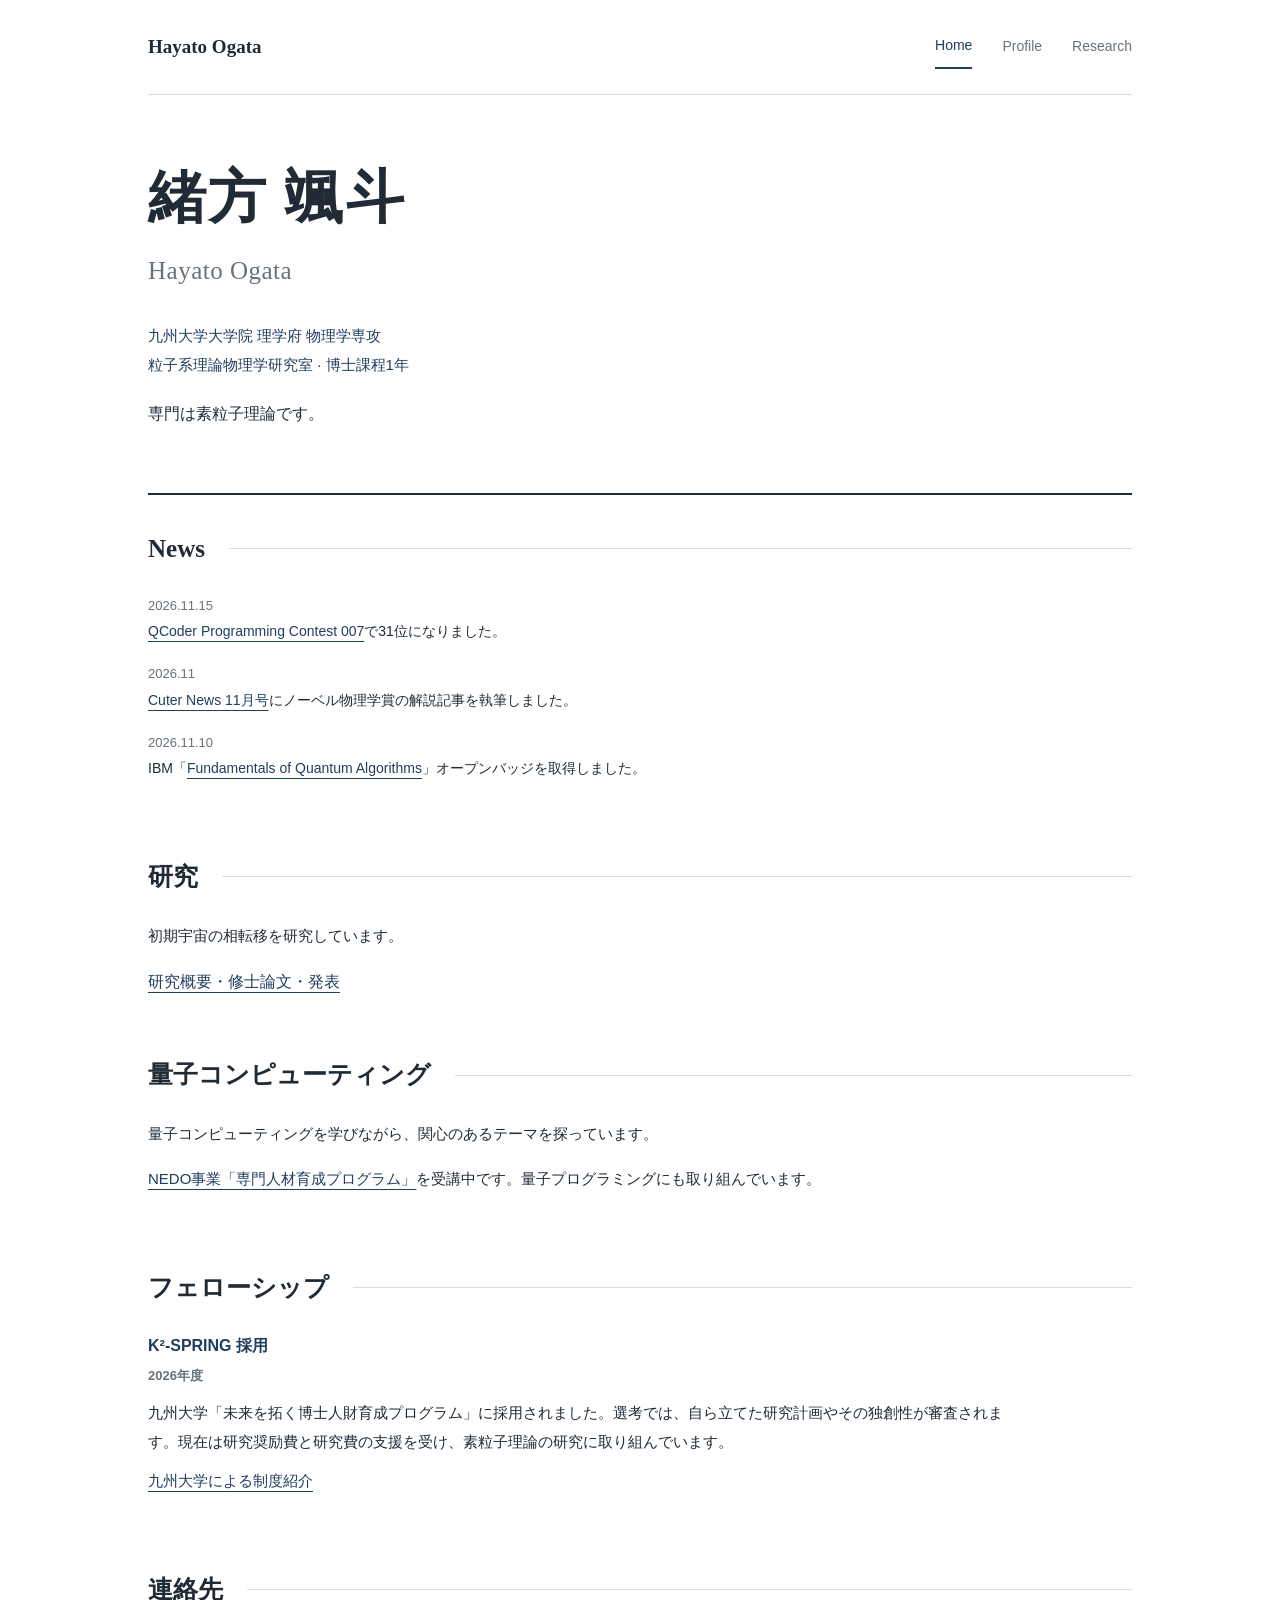
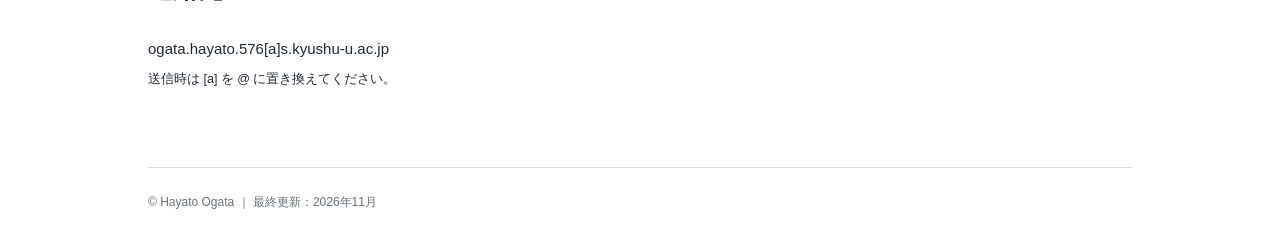
==== index.html @ 42b5342f "Polish wording and mobile reading in index.html" ====
<!doctype html>
<html lang="ja">
<head>
<meta charset="utf-8">
<meta name="viewport" content="width=device-width, initial-scale=1">
<meta name="description" content="緒方颯斗（Hayato Ogata）。九州大学大学院で素粒子理論を研究する博士課程学生。量子コンピューティングの基礎を学んでいます。">
<title>Home | 緒方颯斗 · Hayato Ogata</title>
<link rel="stylesheet" href="site.css?v=20261118b">
</head>
<body>
<div class="wrap">
<header>
<a class="brand" href="index.html?v=20261107a">Hayato Ogata</a>
<nav aria-label="メインナビゲーション">
<a href="index.html?v=20261107a" aria-current="page">Home</a>
<a href="profile.html?v=20261107a">Profile</a>
<a href="research.html?v=20261107a">Research</a>
</nav>
</header>
<main>
<section class="hero">

<h1>緒方 颯斗</h1>
<p class="roman">Hayato Ogata</p>
<p class="intro">九州大学大学院 理学府 物理学専攻<br>粒子系理論物理学研究室 · 博士課程1年</p>
<p class="lead">専門は素粒子理論です。</p>

</section>
<section class="section" id="news">
<h2>News</h2>
<div>
<ul class="source-links">
<li><time datetime="2026-11-15">2026.11.15</time><a href="https://www.qcoder.jp/ja/contests/QPC007/standings?user=hayatoku">QCoder Programming Contest 007</a>で31位になりました。</li>
<li><time datetime="2026-11">2026.11</time><a href="https://guides.lib.kyushu-u.ac.jp/ld.php?content_id=53203062">Cuter News 11月号</a>にノーベル物理学賞の解説記事を執筆しました。</li>
<li><time datetime="2026-11-10">2026.11.10</time>IBM「<a href="https://www.credly.com/users/hayato-ogata.1ca0130d">Fundamentals of Quantum Algorithms</a>」オープンバッジを取得しました。</li>
</ul>
</div>
</section>
<section class="section" id="research">
<h2>研究
</h2>
<div>
<p>初期宇宙の相転移を研究しています。</p>
<a href="research.html?v=20261107a">研究概要・修士論文・発表</a>
</div>
</section>
<section class="section" id="quantum">
<h2>量子コンピューティング
</h2>
<div>
<p>量子コンピューティングを学びながら、関心のあるテーマを探っています。</p>
<p><a href="https://www.quemix.com/nedopost5g/program1">NEDO事業「専門人材育成プログラム」</a>を受講中です。量子プログラミングにも取り組んでいます。</p>
</div>
</section>
<section class="section" id="support">
<h2>フェローシップ
</h2>
<div>
<div class="spring">
<h3>K²-SPRING 採用<span class="meta">2026年度</span>
</h3>
<p>九州大学「未来を拓く博士人財育成プログラム」に採用されました。選考では、自ら立てた研究計画やその独創性が審査されます。現在は研究奨励費と研究費の支援を受け、素粒子理論の研究に取り組んでいます。</p>
<p><a href="https://eng.kyushu-u.ac.jp/programs/program-k2spring/">九州大学による制度紹介</a></p>
</div>
</div>
</section>
<section class="section" id="contact">
<h2>連絡先</h2>
<div><p>ogata.hayato.576[a]s.kyushu-u.ac.jp<br><small>送信時は [a] を @ に置き換えてください。</small></p></div>
</section>
</main>
<footer>
© Hayato Ogata <span>｜ 最終更新：2026年11月</span>
</footer>
</div>
</body>
</html>
---- site.css ----
:root{color-scheme:light;--ink:#202b36;--muted:#69727a;--line:#d8dde1;--accent:#203e60;--serif:Georgia,"Times New Roman","Yu Mincho","Hiragino Mincho ProN",serif}*{box-sizing:border-box}html{scroll-behavior:smooth;scroll-padding-top:24px}body{margin:0;background:#fff;color:var(--ink);font-family:-apple-system,BlinkMacSystemFont,"Hiragino Kaku Gothic ProN","Yu Gothic",sans-serif;line-height:1.95;overflow-wrap:anywhere}.wrap{max-width:1080px;margin:auto;padding:0 48px}a{color:var(--accent);text-underline-offset:5px;text-decoration-thickness:1px}a:hover{color:#43698c}a:focus-visible,summary:focus-visible{outline:2px solid var(--accent);outline-offset:5px}header{display:flex;justify-content:space-between;align-items:center;gap:24px;padding:25px 0;border-bottom:1px solid var(--line)}.brand{font-family:var(--serif);font-weight:700;text-decoration:none;font-size:19px;color:var(--ink)}nav{display:flex;gap:30px}nav a{font-size:14px;text-decoration:none;padding:5px 0;color:var(--muted)}nav a[aria-current=page]{border-bottom:2px solid var(--accent);color:var(--accent)}.hero{padding:64px 0 48px;border-bottom:2px solid var(--ink)}h1{font-family:var(--serif);font-size:58px;font-weight:600;line-height:1.35;margin:0 0 10px;letter-spacing:.04em}.roman{font-family:var(--serif);font-size:25px;color:var(--muted);letter-spacing:.02em}.intro{font-size:15px;margin-top:25px;color:var(--accent)}.lead{font-size:16px;margin-top:18px;max-width:690px}.hero-links{display:flex;flex-wrap:wrap;gap:12px;margin-top:28px}.button{display:inline-block;padding:8px 20px;border:1px solid var(--line);text-decoration:none;font-size:14px;background:#fff}.button.primary{background:var(--accent);color:white;border-color:var(--accent)}.button:hover{border-color:var(--accent)}p{margin:0 0 16px}.section{padding:34px 0 24px}.section>h2{display:flex;align-items:center;gap:24px;margin-bottom:24px}.section>h2:after{content:"";height:1px;background:var(--line);flex:1;min-width:20px}h2{font-family:var(--serif);font-size:25px;line-height:1.6;font-weight:600;margin:0}h3{font-size:16px;line-height:1.8;font-weight:600;margin:0 0 10px}.section>div{max-width:860px}.section p{font-size:15px}.records{list-style:none;padding:0;margin:0}.records li{margin-bottom:22px}.records strong{font-size:15px;font-weight:500}.meta,.inline-meta{color:var(--muted);font-size:13px}.meta{display:block;margin:4px 0}.spring h3,.spring>strong{font-weight:600;color:var(--accent)}.spring p{margin:10px 0 0}.spring{margin-bottom:16px}.subheading{margin-top:30px}article+article{margin-top:28px}.awards{padding-left:1.2em}.awards li{margin-bottom:10px}.source-links{list-style:none;padding:0;margin:18px 0 0;font-size:14px}.source-links li{margin:8px 0}.course{border-left:3px solid var(--accent);padding:2px 0 2px 20px;margin:24px 0}.course p{margin-bottom:10px}.status{font-size:12px;color:var(--accent);font-weight:500;margin-left:12px;white-space:nowrap}.page-intro{padding:46px 0 28px;border-bottom:2px solid var(--ink)}.page-intro h1{font-size:44px;letter-spacing:0}.page-intro p{color:var(--muted);font-size:14px}footer{border-top:1px solid var(--line);padding:23px 0 32px;font-size:12px;color:var(--muted)}main{padding-bottom:35px}@media(max-width:640px){.wrap{padding:0 23px}header{gap:16px;flex-wrap:wrap;padding:20px 0}.brand{font-size:18px}nav{gap:22px}nav a{font-size:13px}.hero{padding:40px 0 32px}h1{font-size:42px}.roman{font-size:22px}.intro,.lead{font-size:14px}.hero-links{margin-top:23px}.section{padding:27px 0 16px}.section>h2{font-size:22px;gap:16px;margin-bottom:18px}.section p,.records strong{font-size:14px}.page-intro{padding:34px 0 22px}.page-intro h1{font-size:36px}.course{padding-left:16px}.status{display:block;margin-left:0}.wide-only{display:none}}@media(prefers-reduced-motion:reduce){html{scroll-behavior:auto}}
/* Keep news dates distinct and navigation easy to tap. */
#news time {
  display: block;
  color: var(--muted);
  font-size: 13px;
}
#news li {
  margin-bottom: 16px;
}
nav a {
  display: inline-flex;
  align-items: center;
  min-height: 44px;
}
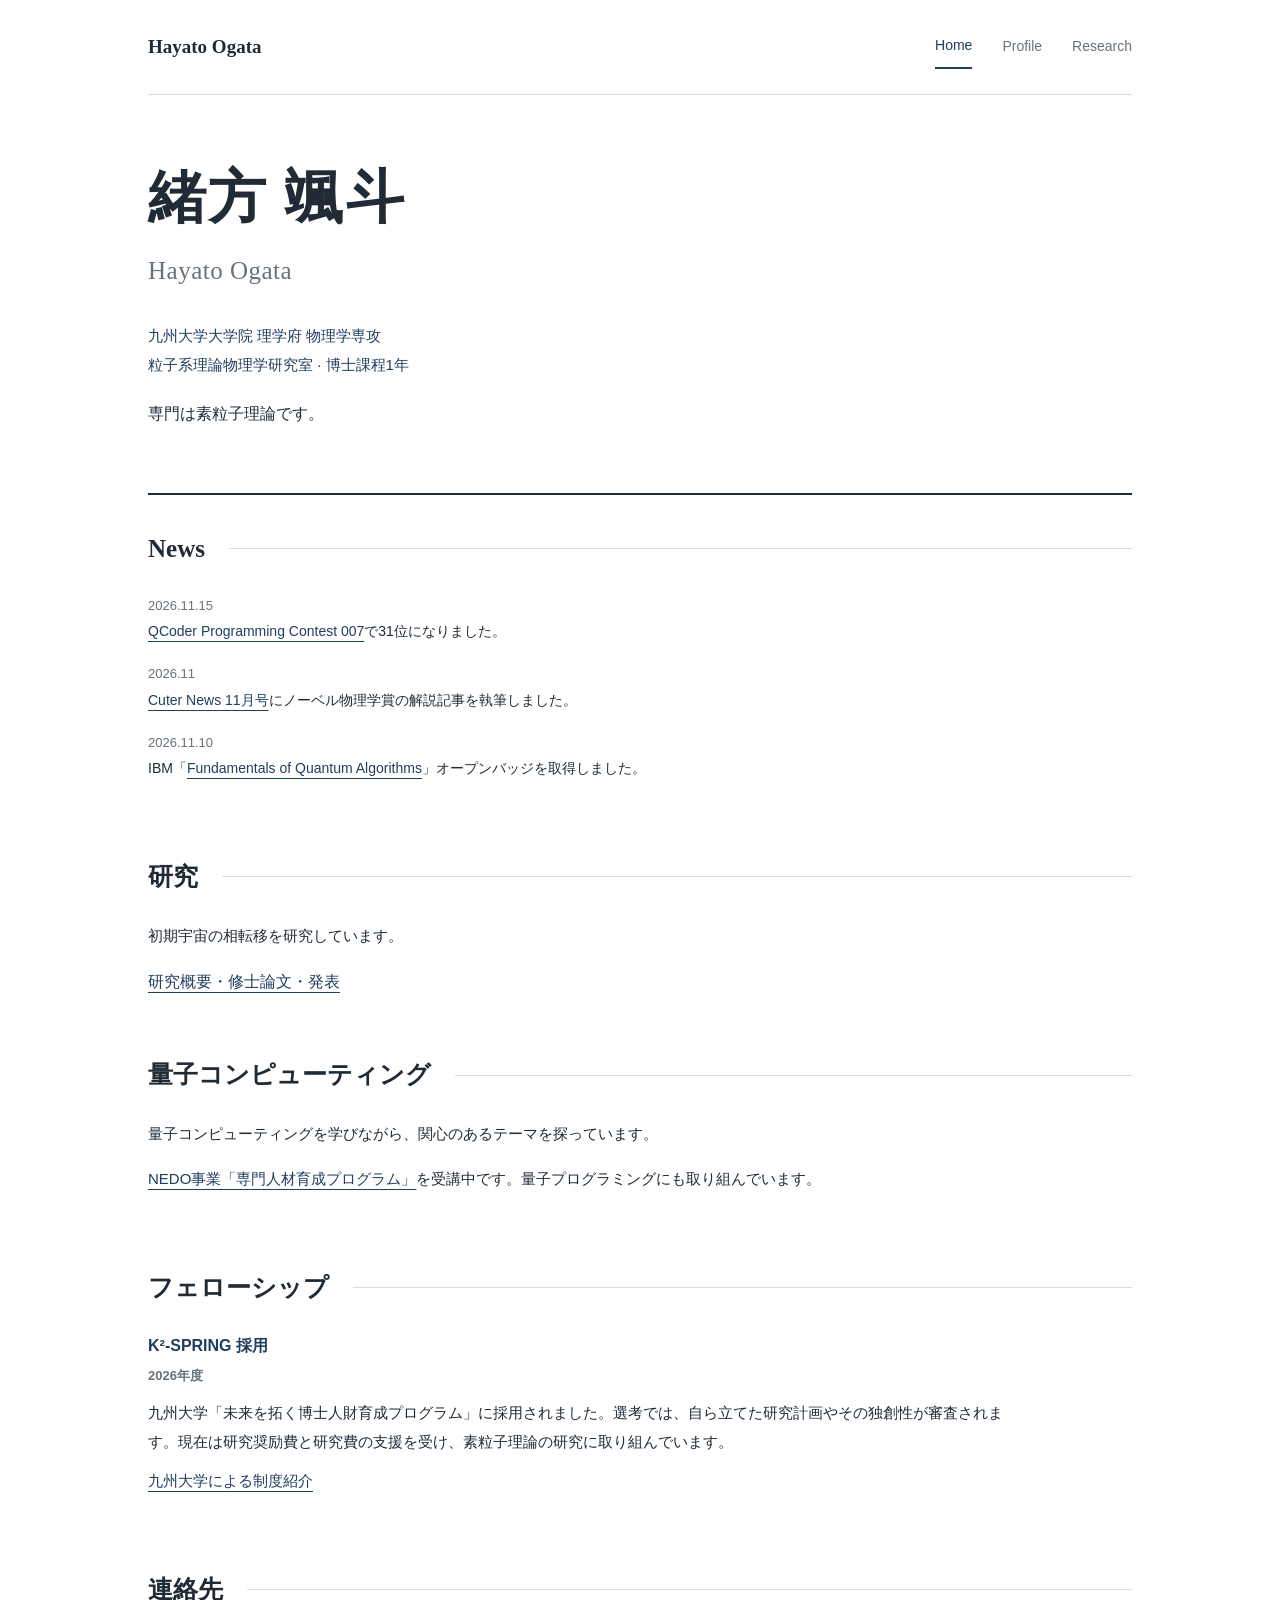
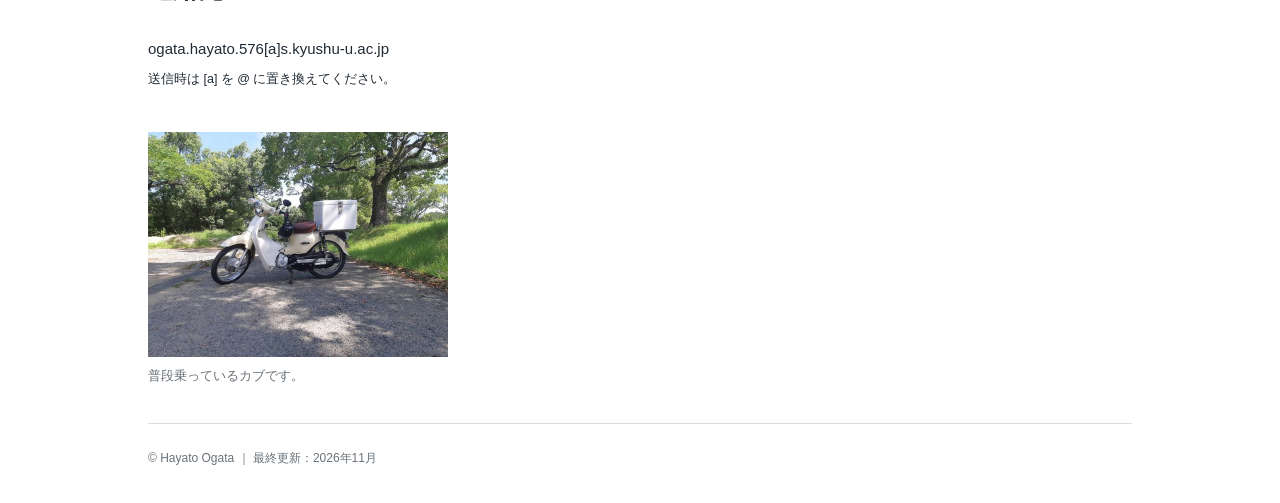
==== commit 7ab34195: "Add Cub photo below contact details on Home" ====
--- a/index.html
+++ b/index.html
@@ -68,6 +68,10 @@
 <h2>連絡先</h2>
 <div><p>ogata.hayato.576[a]s.kyushu-u.ac.jp<br><small>送信時は [a] を @ に置き換えてください。</small></p></div>
 </section>
+<figure id="cub-photo" style="margin: 0; width: 300px; max-width: 100%;">
+<img src="cub.jpg" alt="木陰に停めた白いカブ" width="600" height="450" loading="lazy" style="display: block; width: 100%; height: auto;">
+<figcaption style="margin-top: 6px; color: var(--muted); font-size: 13px;">普段乗っているカブです。</figcaption>
+</figure>
 </main>
 <footer>
 © Hayato Ogata <span>｜ 最終更新：2026年11月</span>
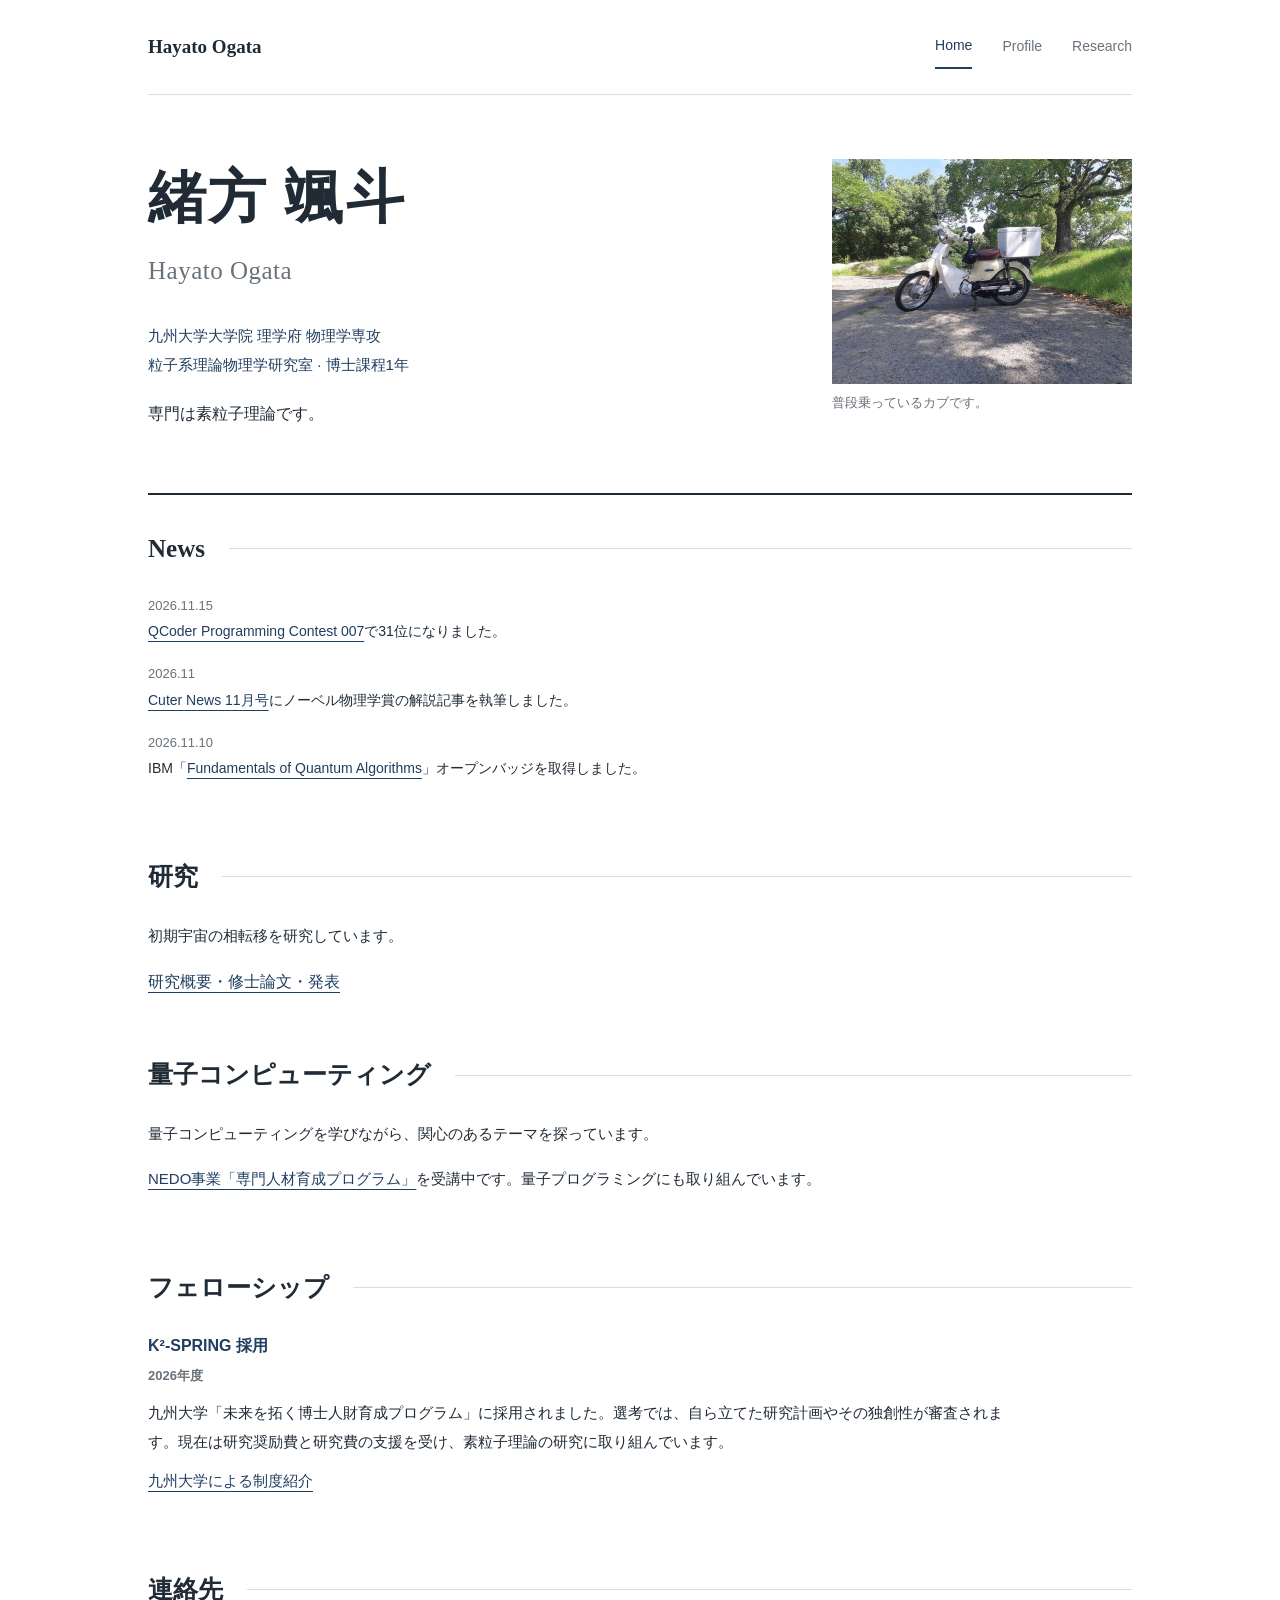
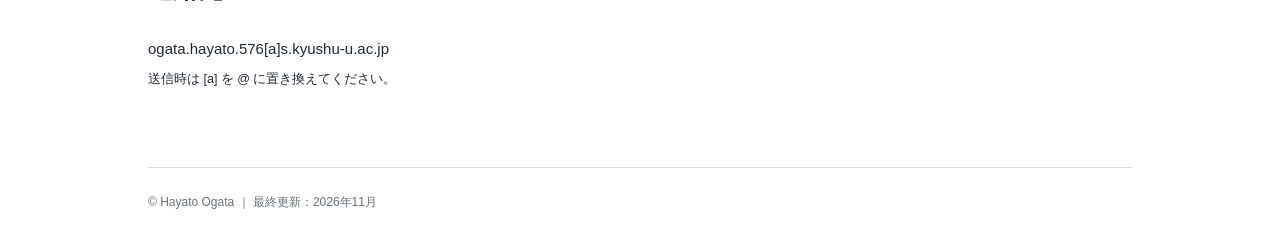
==== commit 47d55a50: "Move Cub photo beside the Home introduction" ====
--- a/index.html
+++ b/index.html
@@ -18,13 +18,17 @@
 </nav>
 </header>
 <main>
-<section class="hero">
-
+<section class="hero" style="display: flex; flex-wrap: wrap; justify-content: space-between; align-items: flex-start; gap: 24px 32px;">
+<div style="flex: 1 1 360px; min-width: 0;">
 <h1>緒方 颯斗</h1>
 <p class="roman">Hayato Ogata</p>
 <p class="intro">九州大学大学院 理学府 物理学専攻<br>粒子系理論物理学研究室 · 博士課程1年</p>
 <p class="lead">専門は素粒子理論です。</p>
-
+</div>
+<figure id="cub-photo" style="margin: 0; width: 300px; max-width: 100%;">
+<img src="cub.jpg" alt="木陰に停めた白いカブ" width="600" height="450" style="display: block; width: 100%; height: auto;">
+<figcaption style="margin-top: 6px; color: var(--muted); font-size: 13px;">普段乗っているカブです。</figcaption>
+</figure>
 </section>
 <section class="section" id="news">
 <h2>News</h2>
@@ -68,10 +72,6 @@
 <h2>連絡先</h2>
 <div><p>ogata.hayato.576[a]s.kyushu-u.ac.jp<br><small>送信時は [a] を @ に置き換えてください。</small></p></div>
 </section>
-<figure id="cub-photo" style="margin: 0; width: 300px; max-width: 100%;">
-<img src="cub.jpg" alt="木陰に停めた白いカブ" width="600" height="450" loading="lazy" style="display: block; width: 100%; height: auto;">
-<figcaption style="margin-top: 6px; color: var(--muted); font-size: 13px;">普段乗っているカブです。</figcaption>
-</figure>
 </main>
 <footer>
 © Hayato Ogata <span>｜ 最終更新：2026年11月</span>
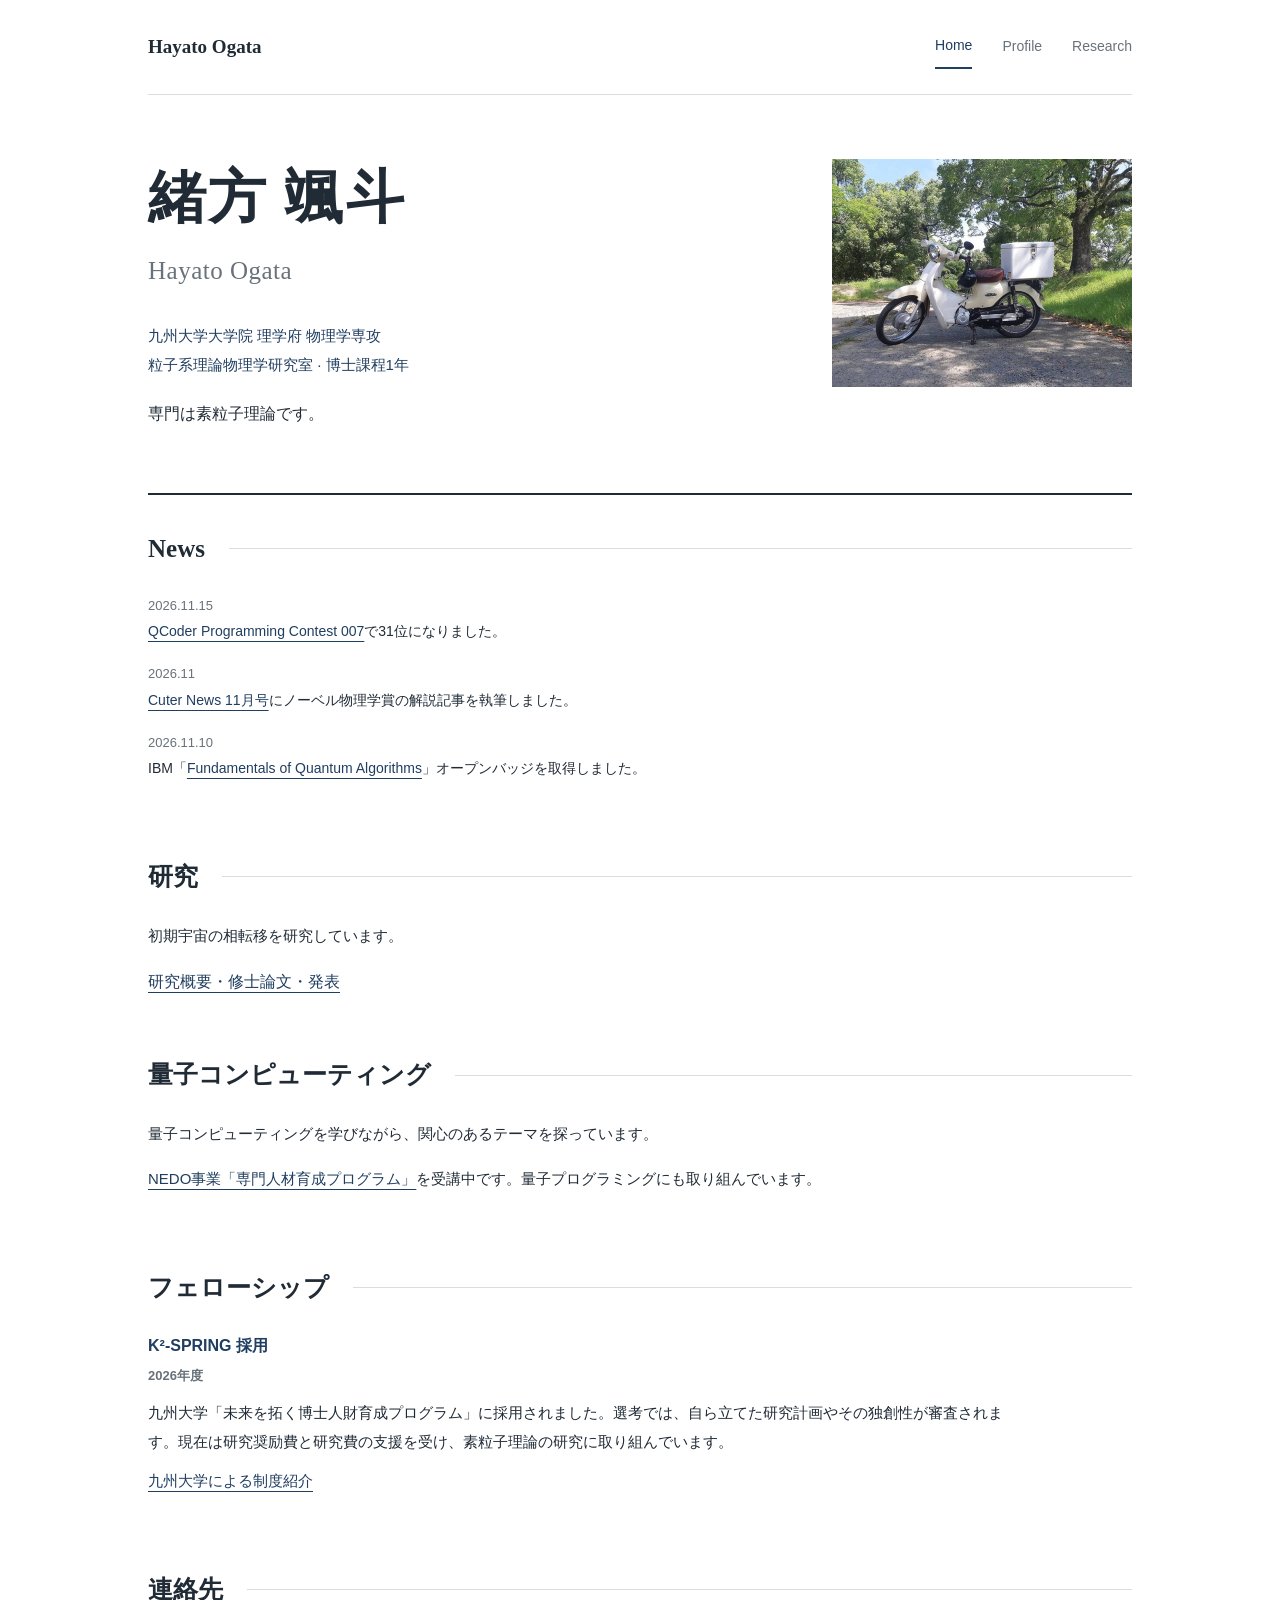
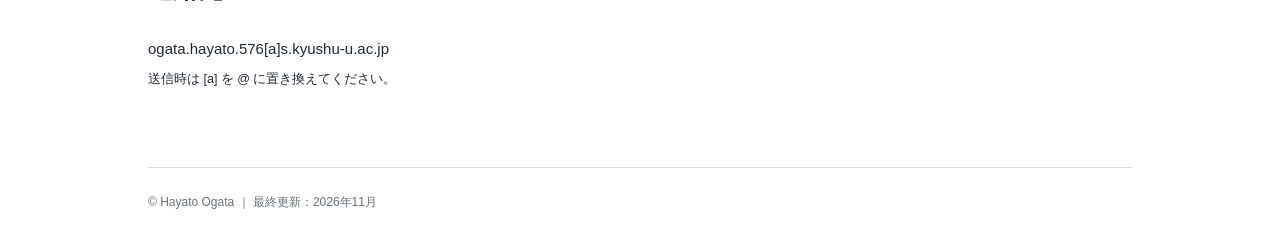
==== commit c31013e6: "Crop Home photo and remove its caption" ====
--- a/index.html
+++ b/index.html
@@ -26,8 +26,7 @@
 <p class="lead">専門は素粒子理論です。</p>
 </div>
 <figure id="cub-photo" style="margin: 0; width: 300px; max-width: 100%;">
-<img src="cub.jpg" alt="木陰に停めた白いカブ" width="600" height="450" style="display: block; width: 100%; height: auto;">
-<figcaption style="margin-top: 6px; color: var(--muted); font-size: 13px;">普段乗っているカブです。</figcaption>
+<img src="cub.jpg?v=crop1" alt="木陰に停めた白いカブ" width="600" height="456" style="display: block; width: 100%; height: auto;">
 </figure>
 </section>
 <section class="section" id="news">
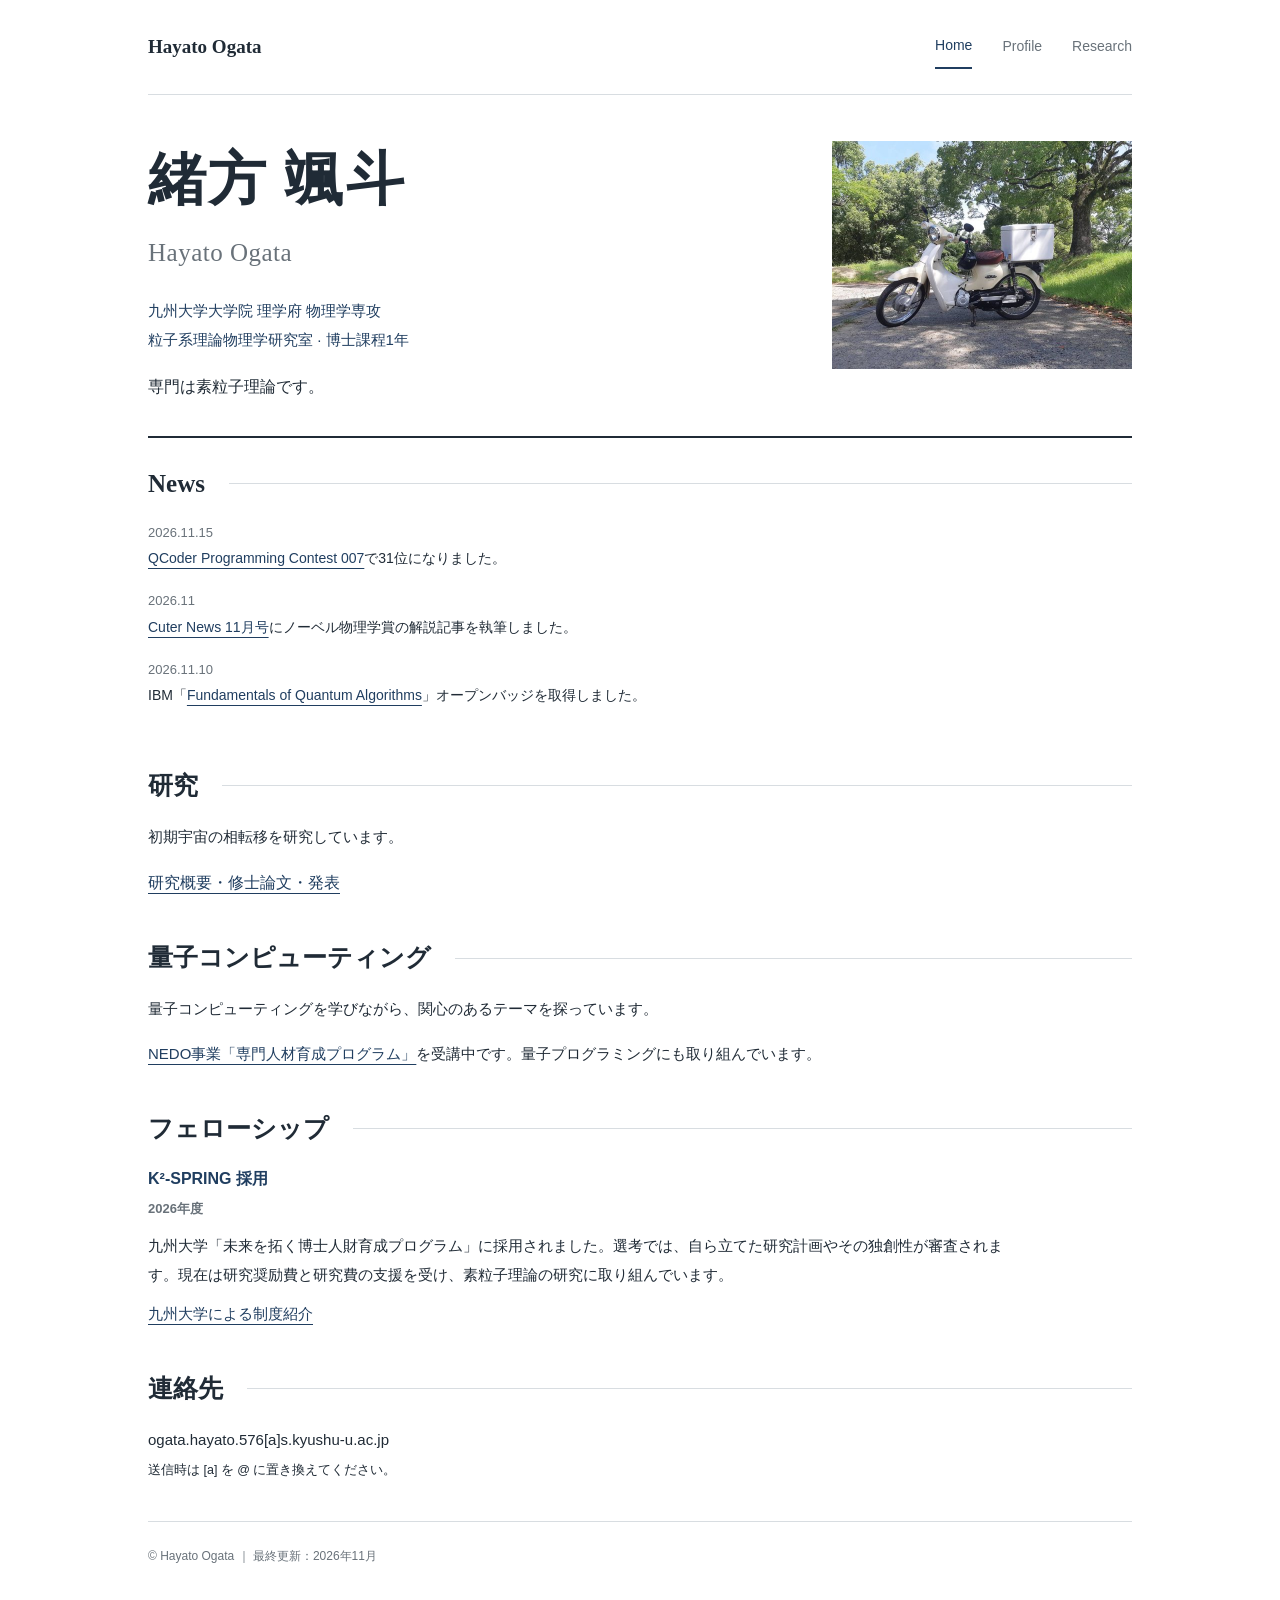
==== commit 851ab98a: "Tighten vertical spacing on Home" ====
--- a/index.html
+++ b/index.html
@@ -6,6 +6,21 @@
 <meta name="description" content="緒方颯斗（Hayato Ogata）。九州大学大学院で素粒子理論を研究する博士課程学生。量子コンピューティングの基礎を学んでいます。">
 <title>Home | 緒方颯斗 · Hayato Ogata</title>
 <link rel="stylesheet" href="site.css?v=20261118b">
+<style>
+main { padding-bottom: 24px; }
+.hero { padding-block: 46px 34px; }
+.hero .intro { margin-top: 18px; }
+.hero .lead { margin-block: 12px 0; }
+.section { padding-block: 26px 14px; }
+.section > h2 { margin-bottom: 16px; }
+.section > div > p:last-child, .spring { margin-bottom: 0; }
+#news .source-links { margin-top: 0; }
+@media (max-width: 640px) {
+  .hero { padding-block: 30px 24px; }
+  .section { padding-block: 22px 12px; }
+  .section > h2 { margin-bottom: 14px; }
+}
+</style>
 </head>
 <body>
 <div class="wrap">
@@ -18,7 +33,7 @@
 </nav>
 </header>
 <main>
-<section class="hero" style="display: flex; flex-wrap: wrap; justify-content: space-between; align-items: flex-start; gap: 24px 32px;">
+<section class="hero" style="display: flex; flex-wrap: wrap; justify-content: space-between; align-items: flex-start; gap: 18px 32px;">
 <div style="flex: 1 1 360px; min-width: 0;">
 <h1>緒方 颯斗</h1>
 <p class="roman">Hayato Ogata</p>
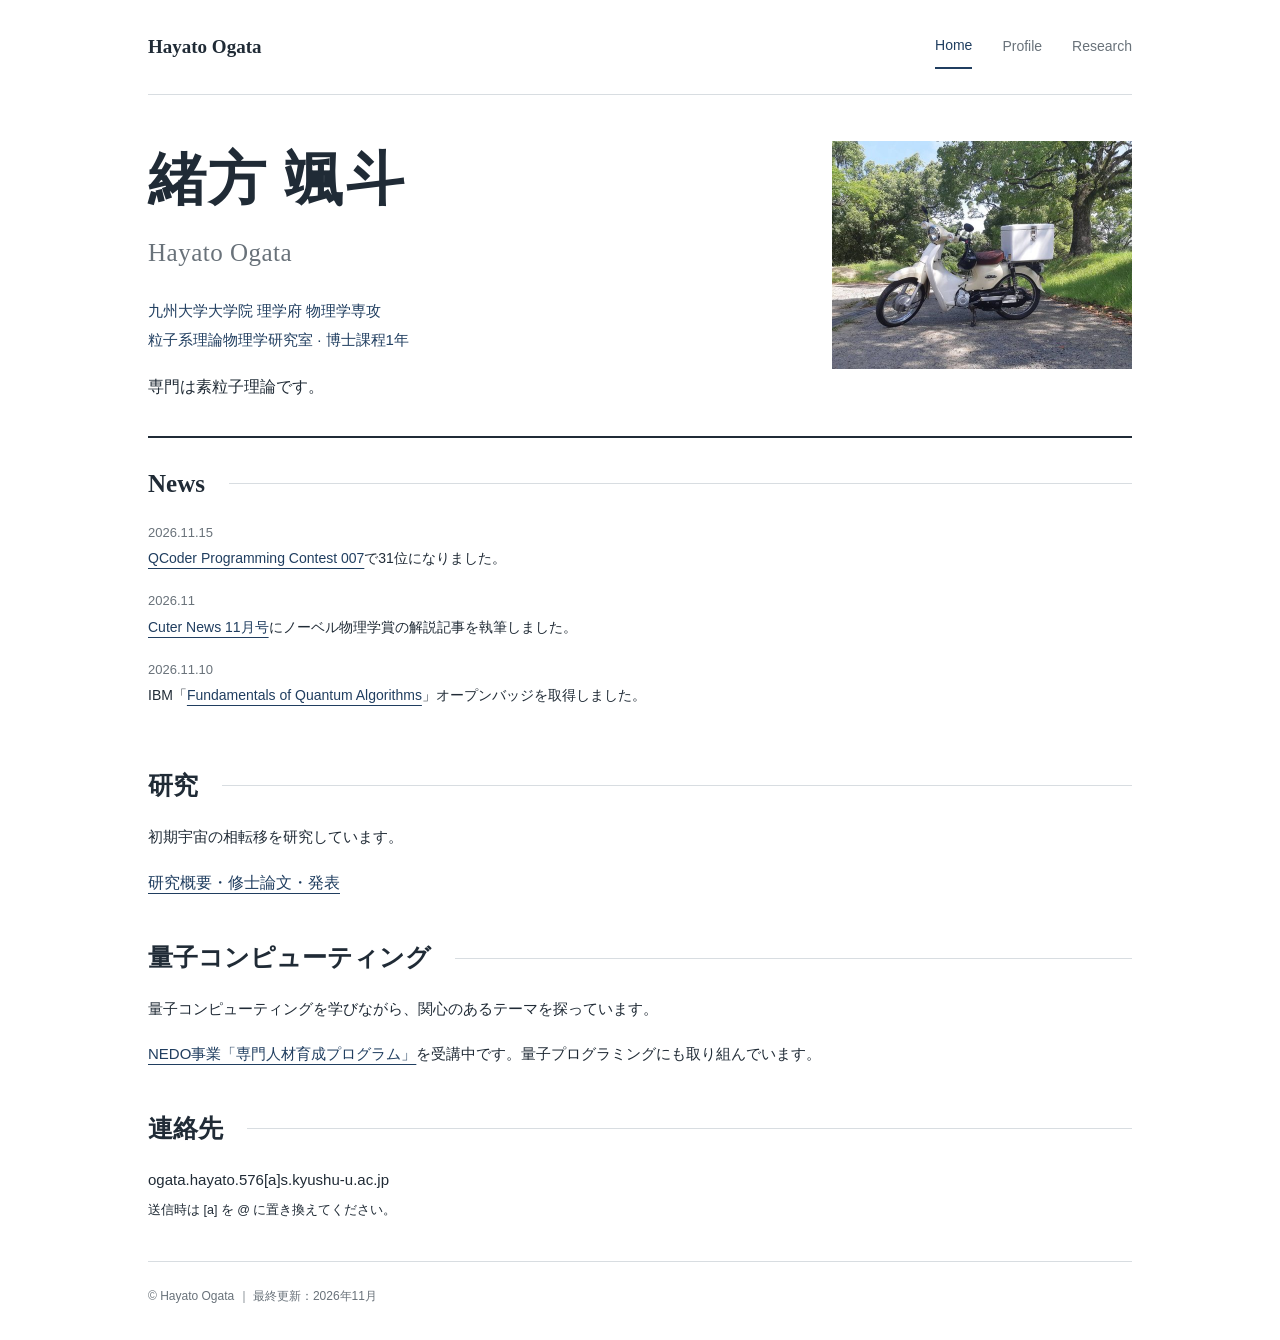
==== commit a0353402: "Remove fellowship section from Home" ====
--- a/index.html
+++ b/index.html
@@ -70,18 +70,6 @@
 <p><a href="https://www.quemix.com/nedopost5g/program1">NEDO事業「専門人材育成プログラム」</a>を受講中です。量子プログラミングにも取り組んでいます。</p>
 </div>
 </section>
-<section class="section" id="support">
-<h2>フェローシップ
-</h2>
-<div>
-<div class="spring">
-<h3>K²-SPRING 採用<span class="meta">2026年度</span>
-</h3>
-<p>九州大学「未来を拓く博士人財育成プログラム」に採用されました。選考では、自ら立てた研究計画やその独創性が審査されます。現在は研究奨励費と研究費の支援を受け、素粒子理論の研究に取り組んでいます。</p>
-<p><a href="https://eng.kyushu-u.ac.jp/programs/program-k2spring/">九州大学による制度紹介</a></p>
-</div>
-</div>
-</section>
 <section class="section" id="contact">
 <h2>連絡先</h2>
 <div><p>ogata.hayato.576[a]s.kyushu-u.ac.jp<br><small>送信時は [a] を @ に置き換えてください。</small></p></div>
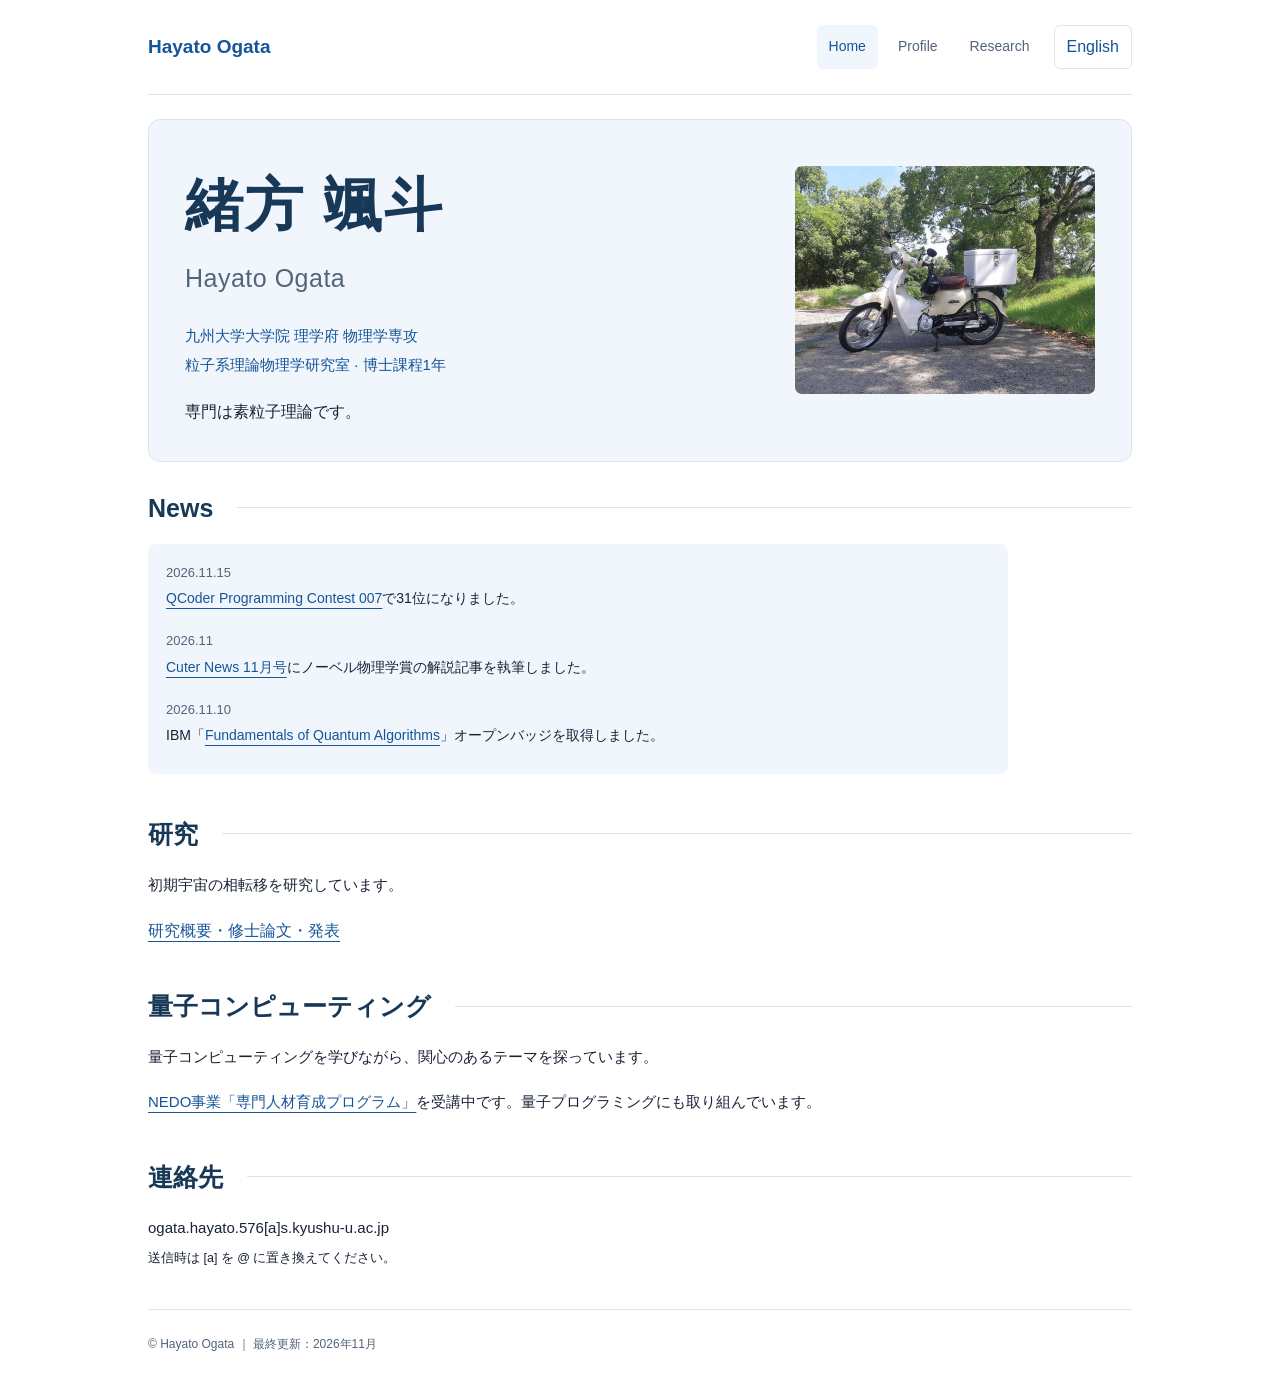
==== commit be489022: "Apply refreshed design and add English pages" ====
--- a/index.html
+++ b/index.html
@@ -21,16 +21,18 @@
   .section > h2 { margin-bottom: 14px; }
 }
 </style>
+<link rel="stylesheet" href="design.css?v=1">
 </head>
 <body>
 <div class="wrap">
 <header>
-<a class="brand" href="index.html?v=20261107a">Hayato Ogata</a>
+<a class="brand" href="index.html">Hayato Ogata</a>
 <nav aria-label="メインナビゲーション">
-<a href="index.html?v=20261107a" aria-current="page">Home</a>
-<a href="profile.html?v=20261107a">Profile</a>
-<a href="research.html?v=20261107a">Research</a>
+<a href="index.html" aria-current="page">Home</a>
+<a href="profile.html">Profile</a>
+<a href="research.html">Research</a>
 </nav>
+<a class="language-switch" href="index-en.html" lang="en" hreflang="en">English</a>
 </header>
 <main>
 <section class="hero" style="display: flex; flex-wrap: wrap; justify-content: space-between; align-items: flex-start; gap: 18px 32px;">
@@ -59,7 +61,7 @@
 </h2>
 <div>
 <p>初期宇宙の相転移を研究しています。</p>
-<a href="research.html?v=20261107a">研究概要・修士論文・発表</a>
+<a href="research.html">研究概要・修士論文・発表</a>
 </div>
 </section>
 <section class="section" id="quantum">
@@ -80,4 +82,4 @@
 </footer>
 </div>
 </body>
-</html>+</html>
--- a/design.css
+++ b/design.css
@@ -0,0 +1,109 @@
+:root {
+  --ink: #192236;
+  --muted: #53647a;
+  --line: #dce5ef;
+  --accent: #155598;
+  --tint: #f1f6fd;
+  --serif: -apple-system, BlinkMacSystemFont, "Hiragino Sans", "Yu Gothic", sans-serif;
+}
+header {
+  border-bottom-color: var(--line);
+}
+.brand {
+  color: var(--accent);
+}
+nav {
+  gap: 8px;
+}
+nav a {
+  display: inline-flex;
+  align-items: center;
+  justify-content: center;
+  min-height: 44px;
+  padding: 5px 12px;
+  border-radius: 6px;
+}
+nav a[aria-current=page] {
+  background: var(--tint);
+  border-bottom: 0;
+  color: var(--accent);
+}
+.hero, .page-intro {
+  background: var(--tint);
+  border: 1px solid var(--line);
+  border-radius: 12px;
+  margin-top: 24px;
+  padding-inline: clamp(16px, 4vw, 36px);
+}
+h1, h2 {
+  color: #183858;
+}
+#cub-photo img {
+  border-radius: 7px;
+}
+.section > h2::after {
+  background: var(--line);
+}
+#news > div {
+  padding: 8px 18px;
+  background: var(--tint);
+  border-radius: 8px;
+}
+#news time {
+  margin-right: 12px;
+  color: var(--muted);
+}
+.timeline {
+  max-width: 820px;
+  padding: 4px 18px;
+  border: 1px solid var(--line);
+  border-radius: 10px;
+  background: #fcfdff;
+}
+.timeline li {
+  display: grid;
+  grid-template-columns: 10.5rem minmax(0, 1fr);
+  align-items: baseline;
+  gap: 4px 20px;
+  margin: 0;
+  padding-block: 11px;
+}
+.timeline li + li {
+  border-top: 1px solid var(--line);
+}
+.timeline .meta {
+  color: var(--accent);
+  font-variant-numeric: tabular-nums;
+  margin: 0;
+}
+@media (max-width: 640px) {
+  .timeline li {
+    grid-template-columns: minmax(0, 1fr);
+  }
+  #news time {
+    display: block;
+  }
+}
+
+header {
+  display: grid;
+  grid-template-columns: 1fr auto auto;
+  gap: 12px;
+}
+.language-switch {
+  justify-self: end;
+  display: inline-flex;
+  align-items: center;
+  min-height: 44px;
+  padding: 4px 12px;
+  border: 1px solid var(--line);
+  border-radius: 6px;
+  text-decoration: none;
+  white-space: nowrap;
+}
+.language-switch:hover { background: var(--tint); }
+@media (max-width: 640px) {
+  header { grid-template-columns: minmax(0, 1fr) auto; gap: 4px 12px; }
+  header nav { grid-row: 2; grid-column: 1 / -1; flex-wrap: wrap; }
+  .language-switch { grid-row: 1; grid-column: 2; }
+}
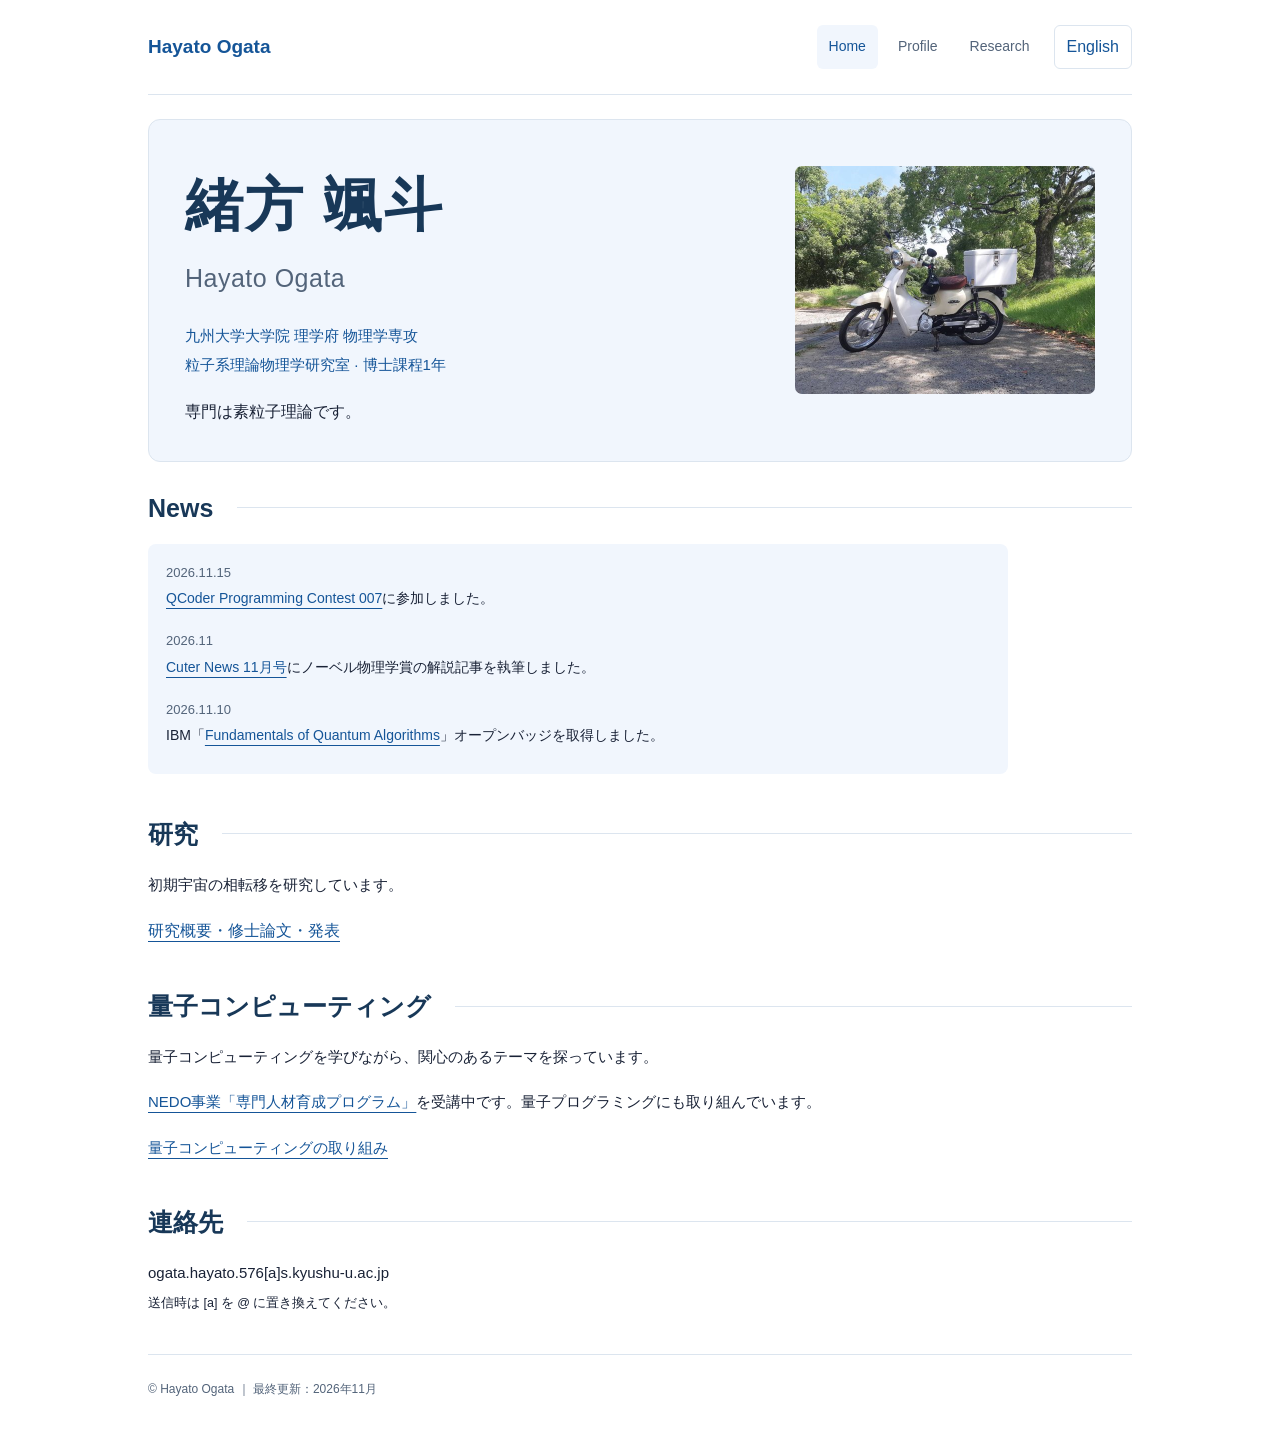
==== commit 61081e0f: "Update QCoder news and link to quantum activities" ====
--- a/index.html
+++ b/index.html
@@ -50,7 +50,7 @@
 <h2>News</h2>
 <div>
 <ul class="source-links">
-<li><time datetime="2026-11-15">2026.11.15</time><a href="https://www.qcoder.jp/ja/contests/QPC007/standings?user=hayatoku">QCoder Programming Contest 007</a>で31位になりました。</li>
+<li><time datetime="2026-11-15">2026.11.15</time><a href="https://www.qcoder.jp/ja/contests/QPC007/standings?user=hayatoku">QCoder Programming Contest 007</a>に参加しました。</li>
 <li><time datetime="2026-11">2026.11</time><a href="https://guides.lib.kyushu-u.ac.jp/ld.php?content_id=53203062">Cuter News 11月号</a>にノーベル物理学賞の解説記事を執筆しました。</li>
 <li><time datetime="2026-11-10">2026.11.10</time>IBM「<a href="https://www.credly.com/users/hayato-ogata.1ca0130d">Fundamentals of Quantum Algorithms</a>」オープンバッジを取得しました。</li>
 </ul>
@@ -70,6 +70,7 @@
 <div>
 <p>量子コンピューティングを学びながら、関心のあるテーマを探っています。</p>
 <p><a href="https://www.quemix.com/nedopost5g/program1">NEDO事業「専門人材育成プログラム」</a>を受講中です。量子プログラミングにも取り組んでいます。</p>
+<p><a href="research.html#quantum">量子コンピューティングの取り組み</a></p>
 </div>
 </section>
 <section class="section" id="contact">
